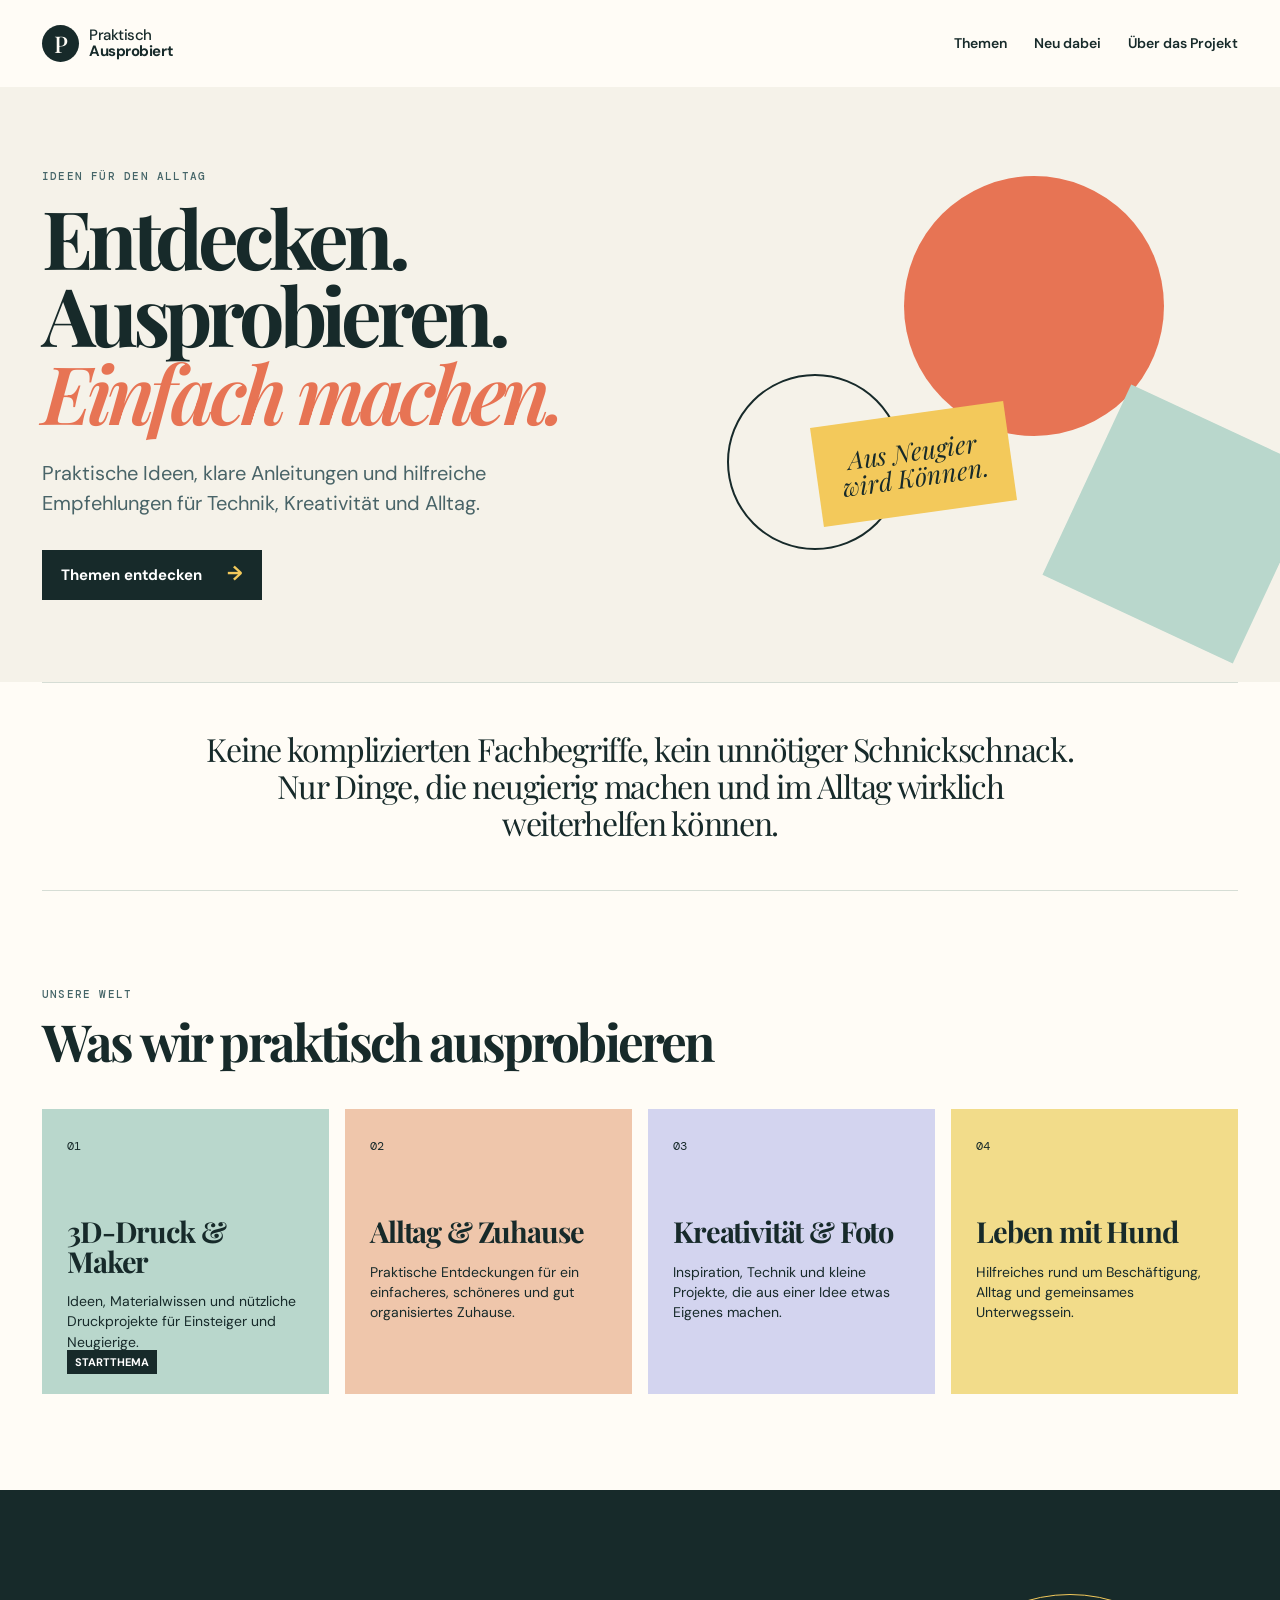
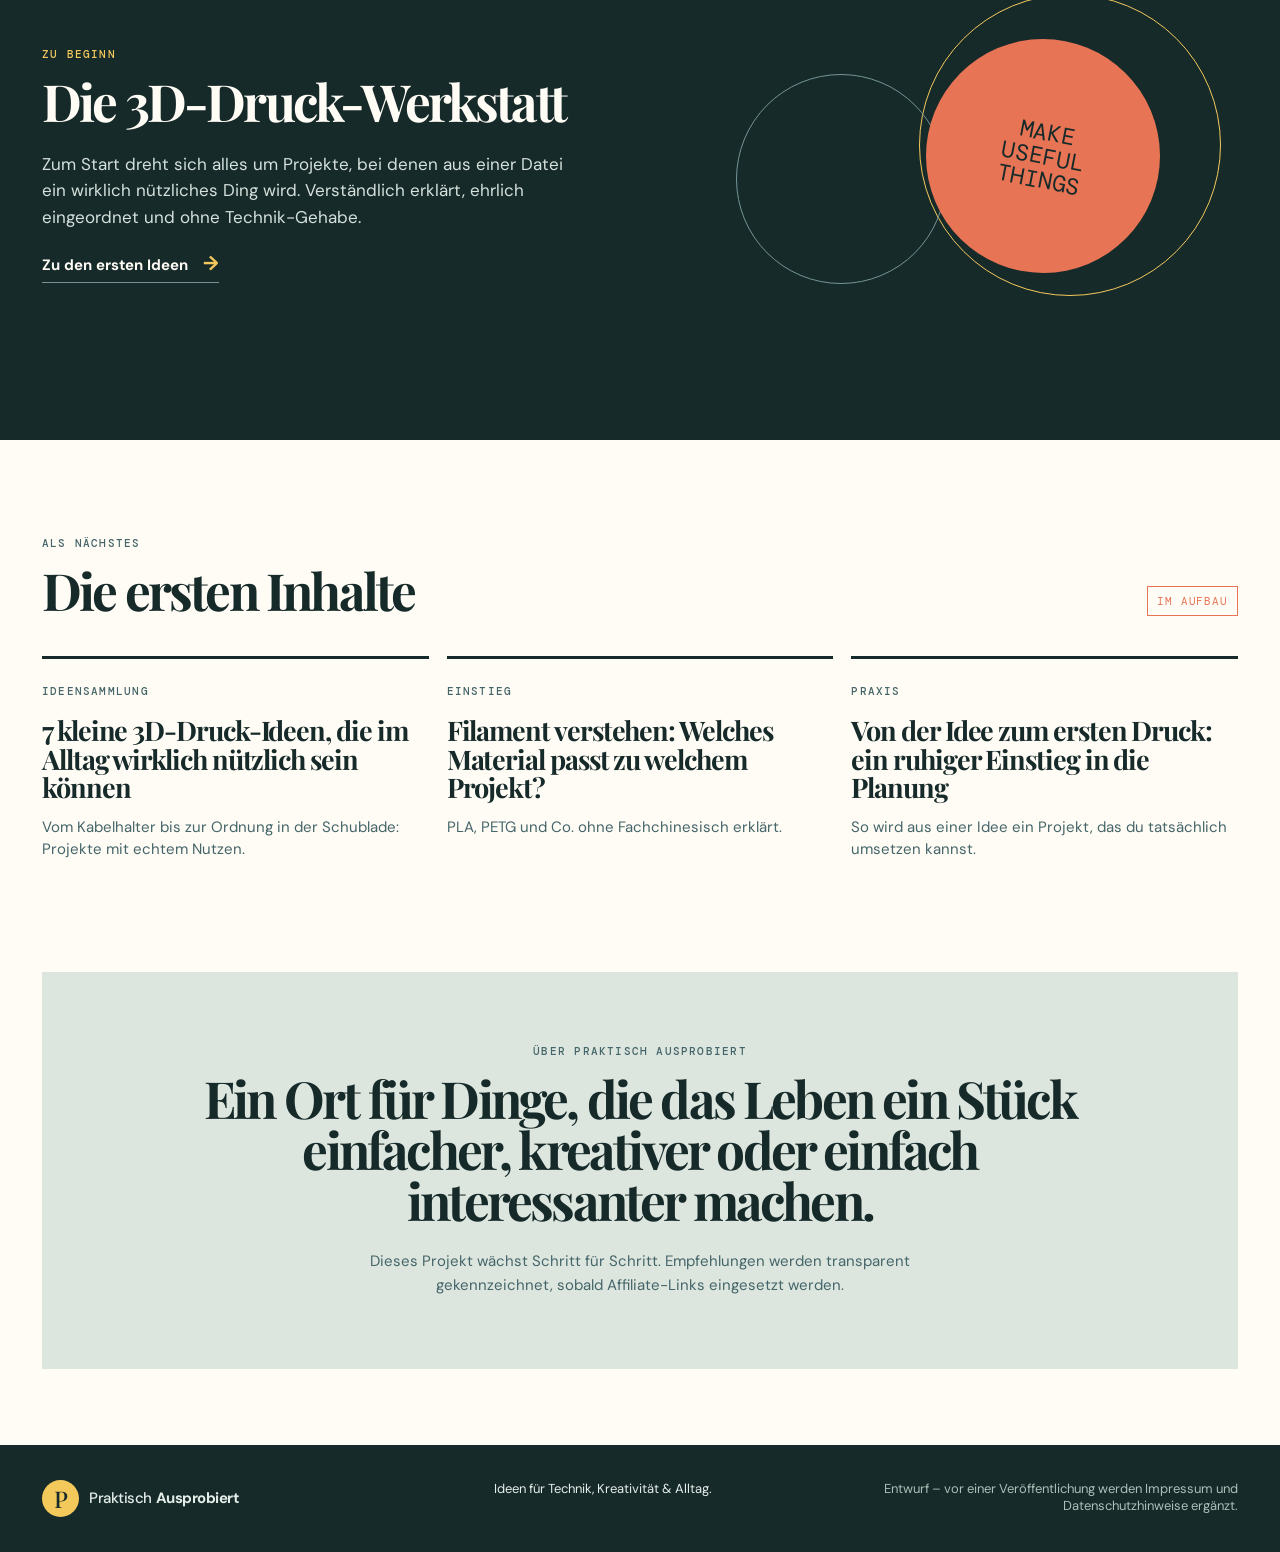
==== index.html @ 79169554 "Website-Entwurf hinzufügen" ====
<!doctype html>
<html lang="de">
  <head>
    <meta charset="utf-8">
    <meta name="viewport" content="width=device-width, initial-scale=1">
    <meta name="description" content="Praktische Ideen, ehrliche Erfahrungen und hilfreiche Empfehlungen für Technik, Kreativität und Alltag.">
    <title>Praktisch Ausprobiert</title>
    <link rel="stylesheet" href="style.css">
  </head>
  <body>
    <header class="site-header">
      <a class="brand" href="#start" aria-label="Praktisch Ausprobiert Startseite">
        <span class="brand-mark">P</span>
        <span>Praktisch<br><strong>Ausprobiert</strong></span>
      </a>
      <nav aria-label="Hauptnavigation">
        <a href="#themen">Themen</a>
        <a href="#start">Neu dabei</a>
        <a href="#ueber-uns">Über das Projekt</a>
      </nav>
    </header>

    <main id="start">
      <section class="hero">
        <div class="hero-copy">
          <p class="eyebrow">IDEEN FÜR DEN ALLTAG</p>
          <h1>Entdecken.<br>Ausprobieren.<br><em>Einfach machen.</em></h1>
          <p class="intro">Praktische Ideen, klare Anleitungen und hilfreiche Empfehlungen für Technik, Kreativität und Alltag.</p>
          <a class="button" href="#themen">Themen entdecken <span>→</span></a>
        </div>
        <div class="hero-shapes" aria-hidden="true">
          <div class="shape shape-one"></div>
          <div class="shape shape-two"></div>
          <div class="shape shape-three"></div>
          <div class="hero-note">Aus Neugier<br>wird Können.</div>
        </div>
      </section>

      <section class="statement">
        <p>Keine komplizierten Fachbegriffe, kein unnötiger Schnickschnack. Nur Dinge, die neugierig machen und im Alltag wirklich weiterhelfen können.</p>
      </section>

      <section class="section" id="themen">
        <div class="section-heading">
          <p class="eyebrow">UNSERE WELT</p>
          <h2>Was wir praktisch ausprobieren</h2>
        </div>
        <div class="topic-grid">
          <article class="topic-card topic-maker">
            <span class="card-number">01</span>
            <h3>3D-Druck &amp; Maker</h3>
            <p>Ideen, Materialwissen und nützliche Druckprojekte für Einsteiger und Neugierige.</p>
            <span class="tag">Startthema</span>
          </article>
          <article class="topic-card topic-home">
            <span class="card-number">02</span>
            <h3>Alltag &amp; Zuhause</h3>
            <p>Praktische Entdeckungen für ein einfacheres, schöneres und gut organisiertes Zuhause.</p>
          </article>
          <article class="topic-card topic-creative">
            <span class="card-number">03</span>
            <h3>Kreativität &amp; Foto</h3>
            <p>Inspiration, Technik und kleine Projekte, die aus einer Idee etwas Eigenes machen.</p>
          </article>
          <article class="topic-card topic-companion">
            <span class="card-number">04</span>
            <h3>Leben mit Hund</h3>
            <p>Hilfreiches rund um Beschäftigung, Alltag und gemeinsames Unterwegssein.</p>
          </article>
        </div>
      </section>

      <section class="section feature-section">
        <div class="feature-copy">
          <p class="eyebrow">ZU BEGINN</p>
          <h2>Die 3D-Druck-Werkstatt</h2>
          <p>Zum Start dreht sich alles um Projekte, bei denen aus einer Datei ein wirklich nützliches Ding wird. Verständlich erklärt, ehrlich eingeordnet und ohne Technik-Gehabe.</p>
          <a class="text-link" href="#artikel">Zu den ersten Ideen <span>→</span></a>
        </div>
        <div class="feature-object" aria-hidden="true">
          <div class="object-label">MAKE<br>USEFUL<br>THINGS</div>
          <div class="object-ring ring-one"></div>
          <div class="object-ring ring-two"></div>
        </div>
      </section>

      <section class="section" id="artikel">
        <div class="section-heading inline-heading">
          <div>
            <p class="eyebrow">ALS NÄCHSTES</p>
            <h2>Die ersten Inhalte</h2>
          </div>
          <span class="coming-soon">Im Aufbau</span>
        </div>
        <div class="article-grid">
          <article class="article-card">
            <span class="article-type">IDEENSAMMLUNG</span>
            <h3>7 kleine 3D-Druck-Ideen, die im Alltag wirklich nützlich sein können</h3>
            <p>Vom Kabelhalter bis zur Ordnung in der Schublade: Projekte mit echtem Nutzen.</p>
          </article>
          <article class="article-card">
            <span class="article-type">EINSTIEG</span>
            <h3>Filament verstehen: Welches Material passt zu welchem Projekt?</h3>
            <p>PLA, PETG und Co. ohne Fachchinesisch erklärt.</p>
          </article>
          <article class="article-card">
            <span class="article-type">PRAXIS</span>
            <h3>Von der Idee zum ersten Druck: ein ruhiger Einstieg in die Planung</h3>
            <p>So wird aus einer Idee ein Projekt, das du tatsächlich umsetzen kannst.</p>
          </article>
        </div>
      </section>

      <section class="about" id="ueber-uns">
        <p class="eyebrow">ÜBER PRAKTISCH AUSPROBIERT</p>
        <h2>Ein Ort für Dinge, die das Leben ein Stück einfacher, kreativer oder einfach interessanter machen.</h2>
        <p>Dieses Projekt wächst Schritt für Schritt. Empfehlungen werden transparent gekennzeichnet, sobald Affiliate-Links eingesetzt werden.</p>
      </section>
    </main>

    <footer>
      <a class="brand footer-brand" href="#start"><span class="brand-mark">P</span><span>Praktisch <strong>Ausprobiert</strong></span></a>
      <p>Ideen für Technik, Kreativität &amp; Alltag.</p>
      <p class="draft-note">Entwurf – vor einer Veröffentlichung werden Impressum und Datenschutzhinweise ergänzt.</p>
    </footer>
  </body>
</html>
---- style.css ----
@import url('https://fonts.googleapis.com/css2?family=DM+Mono:wght@400;500&family=DM+Sans:opsz,wght@9..40,400;9..40,500;9..40,600;9..40,700&family=Playfair+Display:ital,wght@0,600;0,700;1,600;1,700&display=swap');

:root {
  --ink: #172a2a;
  --slate: #456568;
  --cream: #f5f2e9;
  --paper: #fffcf6;
  --coral: #e77454;
  --yellow: #f3c95b;
  --mint: #b9d7cc;
  --line: #d6ddd5;
}

* { box-sizing: border-box; }
html { scroll-behavior: smooth; }
body { margin: 0; color: var(--ink); background: var(--paper); font-family: "DM Sans", Arial, sans-serif; }
a { color: inherit; text-decoration: none; }

.site-header { align-items: center; display: flex; justify-content: space-between; margin: 0 auto; max-width: 1280px; padding: 25px 42px; }
.brand { align-items: center; display: inline-flex; font-size: 15px; font-weight: 500; gap: 10px; letter-spacing: -.03em; line-height: 1.02; }
.brand strong { font-weight: 700; }
.brand-mark { align-items: center; background: var(--ink); border-radius: 50%; color: var(--paper); display: inline-flex; font-family: "Playfair Display", serif; font-size: 23px; height: 37px; justify-content: center; width: 37px; }
nav { display: flex; gap: 27px; font-size: 14px; font-weight: 600; }
nav a { border-bottom: 2px solid transparent; padding: 6px 0; }
nav a:hover { border-color: var(--coral); }

.hero { background: var(--cream); display: grid; grid-template-columns: minmax(0, 1.1fr) minmax(320px, .9fr); min-height: 570px; overflow: hidden; padding: 82px max(42px, calc((100vw - 1196px) / 2)); }
.hero-copy { max-width: 650px; position: relative; z-index: 2; }
.eyebrow, .article-type { color: var(--slate); font-family: "DM Mono", monospace; font-size: 11px; font-weight: 500; letter-spacing: .11em; margin: 0 0 15px; }
h1, h2, h3, p { margin-top: 0; }
h1 { font-family: "Playfair Display", serif; font-size: clamp(50px, 6.3vw, 88px); letter-spacing: -.065em; line-height: .96; margin-bottom: 29px; }
h1 em { color: var(--coral); font-weight: 600; }
.intro { color: #496468; font-size: 20px; line-height: 1.48; margin-bottom: 32px; max-width: 490px; }
.button { background: var(--ink); color: white; display: inline-flex; font-size: 15px; font-weight: 700; gap: 25px; padding: 15px 19px; transition: transform .2s ease, background .2s ease; }
.button:hover { background: var(--coral); transform: translateY(-2px); }
.button span, .text-link span { color: var(--yellow); font-size: 20px; line-height: .8; }
.hero-shapes { min-height: 390px; position: relative; }
.shape { position: absolute; }
.shape-one { background: var(--coral); border-radius: 50%; height: 260px; right: 74px; top: 7px; width: 260px; }
.shape-two { background: var(--mint); height: 210px; right: -49px; top: 250px; transform: rotate(25deg); width: 210px; }
.shape-three { border: 2px solid var(--ink); border-radius: 50%; height: 176px; left: 27px; top: 205px; width: 176px; }
.hero-note { background: var(--yellow); font-family: "Playfair Display", serif; font-size: 25px; font-style: italic; line-height: 1.03; padding: 24px; position: absolute; right: 227px; text-align: center; top: 245px; transform: rotate(-8deg); }

.statement { border-bottom: 1px solid var(--line); border-top: 1px solid var(--line); margin: 0 auto; max-width: 1196px; padding: 48px 0; }
.statement p { font-family: "Playfair Display", serif; font-size: clamp(25px, 2.5vw, 36px); letter-spacing: -.04em; line-height: 1.15; margin: auto; max-width: 895px; text-align: center; }
.section { margin: 0 auto; max-width: 1196px; padding: 96px 0; }
.section-heading h2, .feature-copy h2, .about h2 { font-family: "Playfair Display", serif; font-size: clamp(36px, 4vw, 56px); letter-spacing: -.055em; line-height: 1; margin-bottom: 0; }
.topic-grid { display: grid; gap: 16px; grid-template-columns: repeat(4, 1fr); margin-top: 42px; }
.topic-card { min-height: 285px; padding: 25px; position: relative; }
.topic-maker { background: var(--mint); }.topic-home { background: #efc6ab; }.topic-creative { background: #d3d4ef; }.topic-companion { background: #f2dc8a; }
.card-number { font-family: "DM Mono", monospace; font-size: 12px; }
.topic-card h3 { font-family: "Playfair Display", serif; font-size: 29px; letter-spacing: -.04em; line-height: 1.02; margin: 62px 0 15px; }
.topic-card p { font-size: 14px; line-height: 1.45; margin: 0; }
.tag { background: var(--ink); bottom: 20px; color: white; font-size: 11px; font-weight: 700; padding: 5px 8px; position: absolute; text-transform: uppercase; }

.feature-section { align-items: center; background: var(--ink); color: var(--paper); display: grid; grid-template-columns: 1fr 1fr; gap: 80px; max-width: none; padding: 100px max(42px, calc((100vw - 1196px) / 2)); }
.feature-copy { max-width: 525px; }.feature-copy .eyebrow { color: var(--yellow); }.feature-copy p:not(.eyebrow) { color: #d5e1dc; font-size: 17px; line-height: 1.55; margin: 24px 0; }.text-link { border-bottom: 1px solid #789397; display: inline-flex; font-size: 15px; font-weight: 700; gap: 15px; padding-bottom: 7px; }
.feature-object { height: 350px; position: relative; }.object-label { align-items: center; background: var(--coral); border-radius: 50%; color: var(--ink); display: flex; font-family: "DM Mono", monospace; font-size: 23px; height: 234px; justify-content: center; line-height: 1.05; position: absolute; right: 14%; text-align: center; top: 49px; transform: rotate(11deg); width: 234px; z-index: 2; }.object-ring { border: 1px solid var(--yellow); border-radius: 50%; position: absolute; }.ring-one { height: 302px; right: 3%; top: 4px; width: 302px; }.ring-two { border-color: #759497; height: 210px; left: 10%; top: 84px; width: 210px; }
.inline-heading { align-items: end; display: flex; justify-content: space-between; }.coming-soon { border: 1px solid var(--coral); color: var(--coral); font-family: "DM Mono", monospace; font-size: 11px; letter-spacing: .08em; padding: 7px 9px; text-transform: uppercase; }.article-grid { display: grid; gap: 18px; grid-template-columns: repeat(3, 1fr); margin-top: 40px; }.article-card { border-top: 3px solid var(--ink); padding: 20px 8px 0 0; }.article-card h3 { font-family: "Playfair Display", serif; font-size: 27px; letter-spacing: -.04em; line-height: 1.05; margin: 16px 0; }.article-card p { color: var(--slate); font-size: 15px; line-height: 1.45; }
.about { background: #dce6df; margin: 0 auto 76px; max-width: 1196px; padding: 72px max(35px, 8%); text-align: center; }.about h2 { margin: auto; max-width: 900px; }.about p:last-child { color: var(--slate); font-size: 15px; line-height: 1.55; margin: 24px auto 0; max-width: 565px; }
footer { background: var(--ink); color: #e4eee9; display: grid; gap: 12px; grid-template-columns: 1.2fr 1fr 1fr; padding: 35px max(42px, calc((100vw - 1196px) / 2)); }.footer-brand .brand-mark { background: var(--yellow); color: var(--ink); } footer p { font-size: 13px; margin: 0; }.draft-note { color: #a9c0b8; text-align: right; }

@media (max-width: 760px) { .site-header { padding: 18px 22px; }.site-header nav { display: none; }.hero { display: block; min-height: 0; padding: 60px 25px 42px; }.hero-shapes { min-height: 260px; margin-top: 35px; }.shape-one { height: 180px; right: 20px; width: 180px; }.shape-two { height: 140px; right: -28px; top: 150px; width: 140px; }.shape-three { height: 120px; left: 14px; top: 125px; width: 120px; }.hero-note { font-size: 18px; padding: 16px; right: 140px; top: 146px; }.statement { margin: 0 25px; padding: 38px 0; }.section { padding: 65px 25px; }.topic-grid, .article-grid { grid-template-columns: 1fr; }.topic-card { min-height: 215px; }.topic-card h3 { margin-top: 38px; }.feature-section { display: block; padding: 68px 25px; }.feature-object { height: 270px; margin-top: 42px; }.object-label { height: 185px; right: 11%; width: 185px; }.ring-one { height: 238px; width: 238px; }.ring-two { height: 160px; width: 160px; }.inline-heading { align-items: start; gap: 20px; }.about { margin: 0 25px 45px; padding: 55px 25px; } footer { display: block; padding: 32px 25px; } footer p { margin: 14px 0; }.draft-note { text-align: left; } }
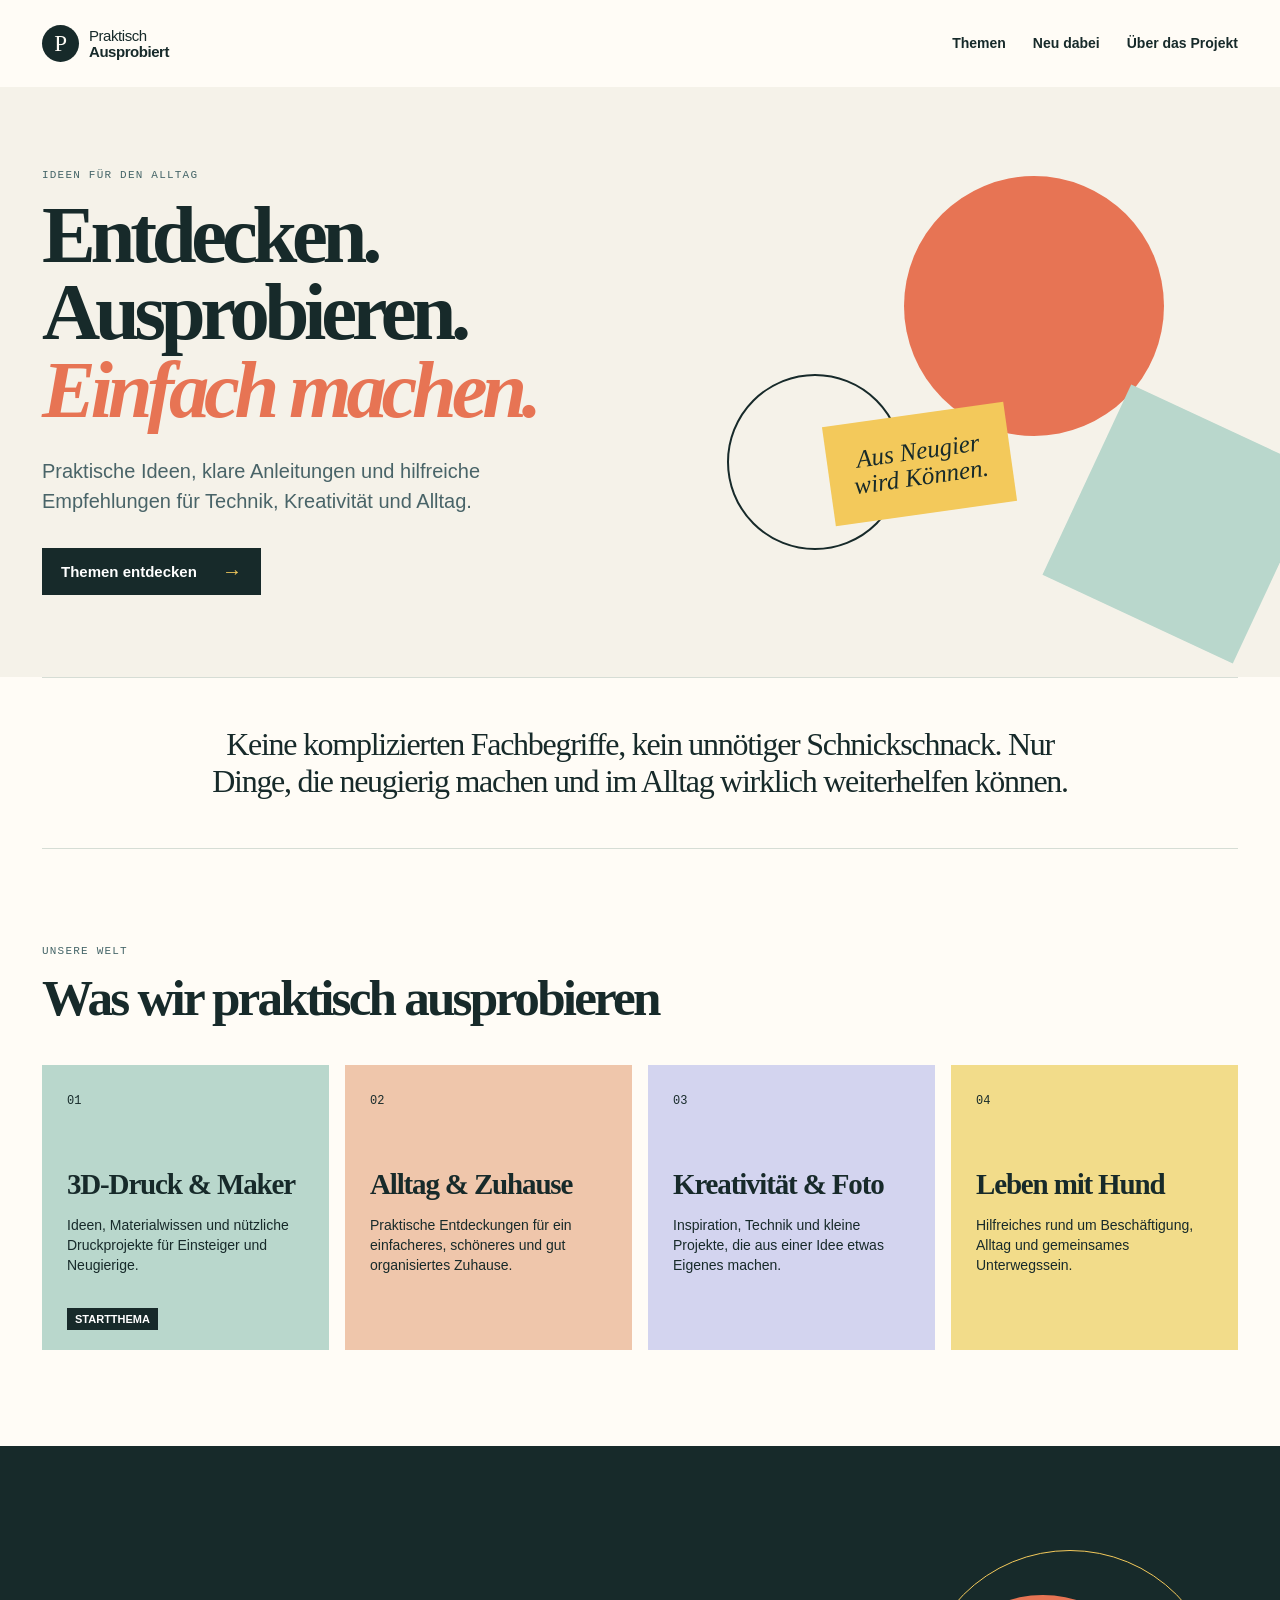
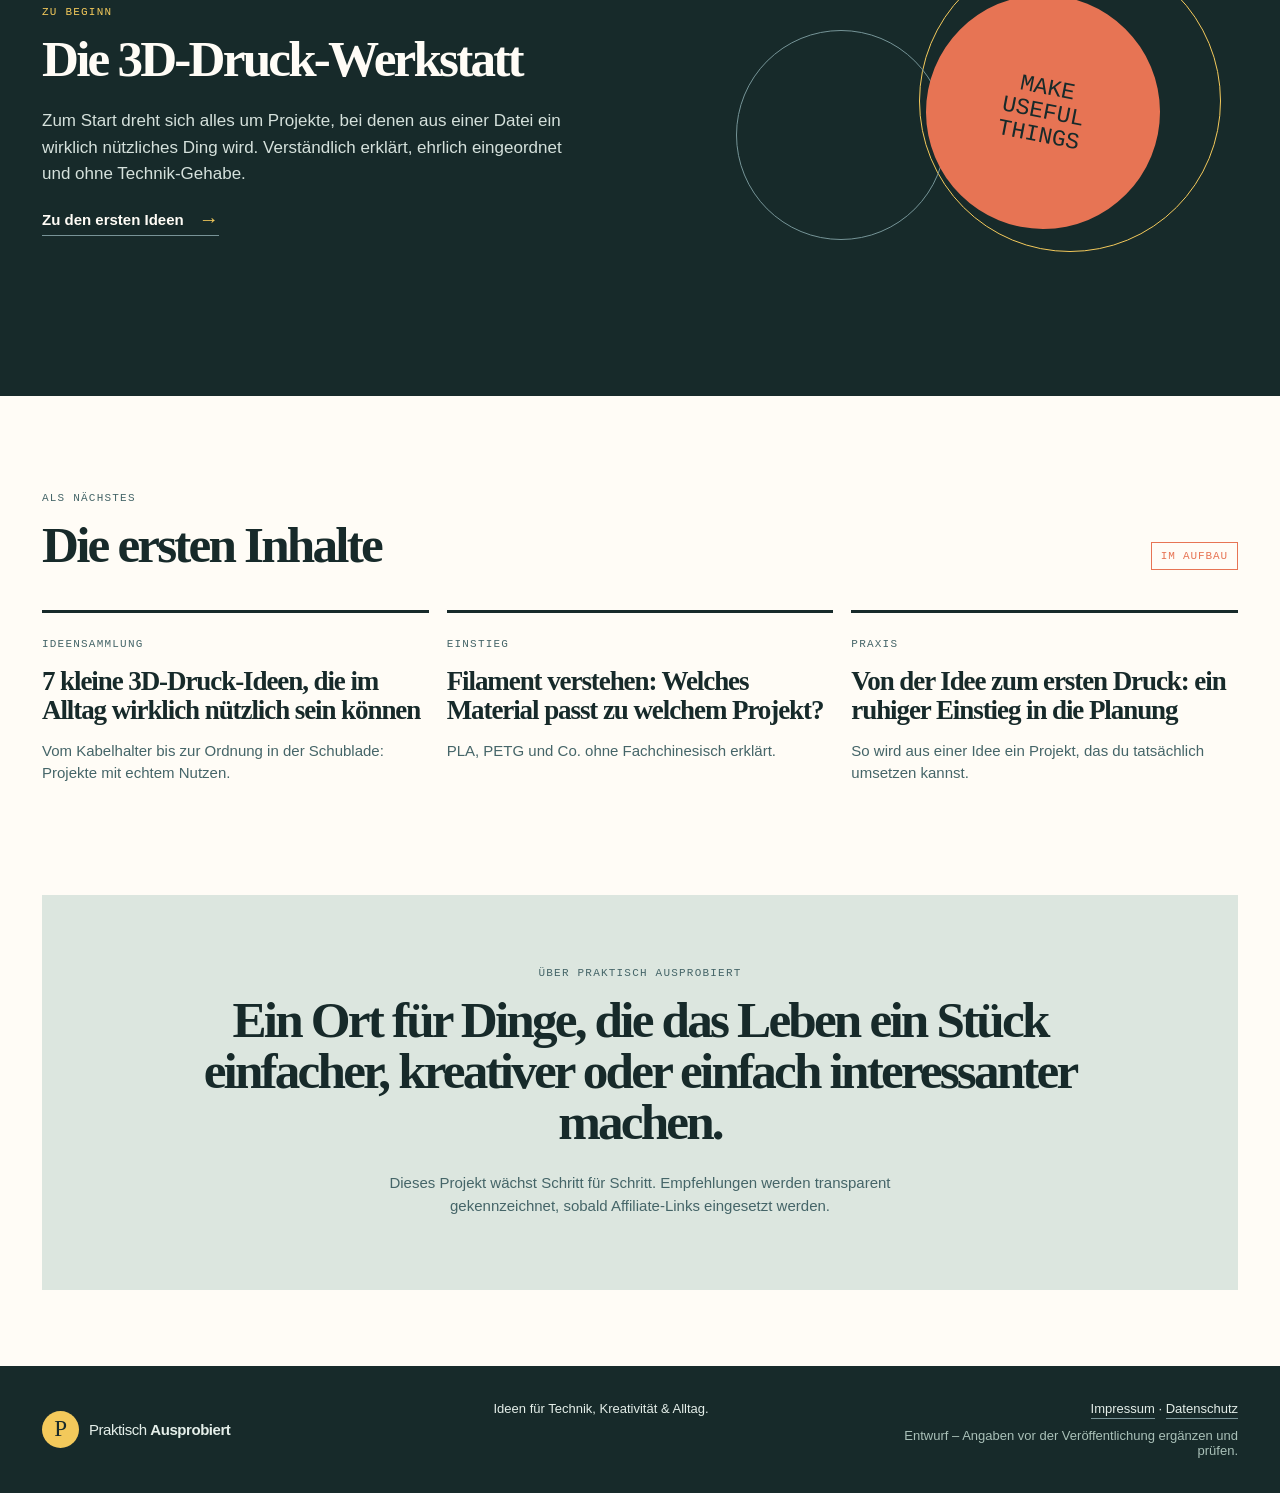
==== commit ba94ddff: "Rechtliche Vorlagen ergänzen" ====
--- a/index.html
+++ b/index.html
@@ -121,7 +121,10 @@
     <footer>
       <a class="brand footer-brand" href="#start"><span class="brand-mark">P</span><span>Praktisch <strong>Ausprobiert</strong></span></a>
       <p>Ideen für Technik, Kreativität &amp; Alltag.</p>
-      <p class="draft-note">Entwurf – vor einer Veröffentlichung werden Impressum und Datenschutzhinweise ergänzt.</p>
+      <div class="footer-meta">
+        <p><a href="impressum.html">Impressum</a> <span aria-hidden="true">·</span> <a href="datenschutz.html">Datenschutz</a></p>
+        <p class="draft-note">Entwurf – Angaben vor der Veröffentlichung ergänzen und prüfen.</p>
+      </div>
     </footer>
   </body>
 </html>
--- a/style.css
+++ b/style.css
@@ -1,5 +1,3 @@
-@import url('https://fonts.googleapis.com/css2?family=DM+Mono:wght@400;500&family=DM+Sans:opsz,wght@9..40,400;9..40,500;9..40,600;9..40,700&family=Playfair+Display:ital,wght@0,600;0,700;1,600;1,700&display=swap');
-
 :root {
   --ink: #172a2a;
   --slate: #456568;
@@ -58,6 +56,12 @@
 .feature-object { height: 350px; position: relative; }.object-label { align-items: center; background: var(--coral); border-radius: 50%; color: var(--ink); display: flex; font-family: "DM Mono", monospace; font-size: 23px; height: 234px; justify-content: center; line-height: 1.05; position: absolute; right: 14%; text-align: center; top: 49px; transform: rotate(11deg); width: 234px; z-index: 2; }.object-ring { border: 1px solid var(--yellow); border-radius: 50%; position: absolute; }.ring-one { height: 302px; right: 3%; top: 4px; width: 302px; }.ring-two { border-color: #759497; height: 210px; left: 10%; top: 84px; width: 210px; }
 .inline-heading { align-items: end; display: flex; justify-content: space-between; }.coming-soon { border: 1px solid var(--coral); color: var(--coral); font-family: "DM Mono", monospace; font-size: 11px; letter-spacing: .08em; padding: 7px 9px; text-transform: uppercase; }.article-grid { display: grid; gap: 18px; grid-template-columns: repeat(3, 1fr); margin-top: 40px; }.article-card { border-top: 3px solid var(--ink); padding: 20px 8px 0 0; }.article-card h3 { font-family: "Playfair Display", serif; font-size: 27px; letter-spacing: -.04em; line-height: 1.05; margin: 16px 0; }.article-card p { color: var(--slate); font-size: 15px; line-height: 1.45; }
 .about { background: #dce6df; margin: 0 auto 76px; max-width: 1196px; padding: 72px max(35px, 8%); text-align: center; }.about h2 { margin: auto; max-width: 900px; }.about p:last-child { color: var(--slate); font-size: 15px; line-height: 1.55; margin: 24px auto 0; max-width: 565px; }
-footer { background: var(--ink); color: #e4eee9; display: grid; gap: 12px; grid-template-columns: 1.2fr 1fr 1fr; padding: 35px max(42px, calc((100vw - 1196px) / 2)); }.footer-brand .brand-mark { background: var(--yellow); color: var(--ink); } footer p { font-size: 13px; margin: 0; }.draft-note { color: #a9c0b8; text-align: right; }
+.legal-page { margin: 0 auto; max-width: 900px; min-height: 70vh; padding: 76px 42px 100px; }.legal-page h1 { font-size: clamp(48px, 6vw, 76px); }.legal-copy { font-size: 16px; line-height: 1.65; max-width: 720px; }.legal-copy h2 { font-family: "Playfair Display", Georgia, serif; font-size: 27px; letter-spacing: -.03em; margin: 48px 0 12px; }.legal-copy p { margin-bottom: 18px; }.legal-copy a { border-bottom: 1px solid var(--coral); }.legal-alert { background: #fff0e9; border-left: 4px solid var(--coral); padding: 16px 18px; }
+footer { background: var(--ink); color: #e4eee9; display: grid; gap: 12px; grid-template-columns: 1.2fr 1fr 1fr; padding: 35px max(42px, calc((100vw - 1196px) / 2)); }.footer-brand .brand-mark { background: var(--yellow); color: var(--ink); } footer p { font-size: 13px; margin: 0; }.footer-meta { display: grid; gap: 12px; text-align: right; }.footer-meta a { border-bottom: 1px solid #789397; padding-bottom: 2px; }.draft-note { color: #a9c0b8; }
 
-@media (max-width: 760px) { .site-header { padding: 18px 22px; }.site-header nav { display: none; }.hero { display: block; min-height: 0; padding: 60px 25px 42px; }.hero-shapes { min-height: 260px; margin-top: 35px; }.shape-one { height: 180px; right: 20px; width: 180px; }.shape-two { height: 140px; right: -28px; top: 150px; width: 140px; }.shape-three { height: 120px; left: 14px; top: 125px; width: 120px; }.hero-note { font-size: 18px; padding: 16px; right: 140px; top: 146px; }.statement { margin: 0 25px; padding: 38px 0; }.section { padding: 65px 25px; }.topic-grid, .article-grid { grid-template-columns: 1fr; }.topic-card { min-height: 215px; }.topic-card h3 { margin-top: 38px; }.feature-section { display: block; padding: 68px 25px; }.feature-object { height: 270px; margin-top: 42px; }.object-label { height: 185px; right: 11%; width: 185px; }.ring-one { height: 238px; width: 238px; }.ring-two { height: 160px; width: 160px; }.inline-heading { align-items: start; gap: 20px; }.about { margin: 0 25px 45px; padding: 55px 25px; } footer { display: block; padding: 32px 25px; } footer p { margin: 14px 0; }.draft-note { text-align: left; } }
+@media (max-width: 760px) { .site-header { padding: 18px 22px; }.site-header nav { display: none; }.hero { display: block; min-height: 0; padding: 60px 25px 42px; }.hero-shapes { min-height: 260px; margin-top: 35px; }.shape-one { height: 180px; right: 20px; width: 180px; }.shape-two { height: 140px; right: -28px; top: 150px; width: 140px; }.shape-three { height: 120px; left: 14px; top: 125px; width: 120px; }.hero-note { font-size: 18px; padding: 16px; right: 140px; top: 146px; }.statement { margin: 0 25px; padding: 38px 0; }.section { padding: 65px 25px; }.topic-grid, .article-grid { grid-template-columns: 1fr; }.topic-card { min-height: 215px; }.topic-card h3 { margin-top: 38px; }.feature-section { display: block; padding: 68px 25px; }.feature-object { height: 270px; margin-top: 42px; }.object-label { height: 185px; right: 11%; width: 185px; }.ring-one { height: 238px; width: 238px; }.ring-two { height: 160px; width: 160px; }.inline-heading { align-items: start; gap: 20px; }.about { margin: 0 25px 45px; padding: 55px 25px; }.legal-page { padding: 55px 25px 70px; } footer { display: block; padding: 32px 25px; }.footer-meta { text-align: left; } footer p { margin: 14px 0; } }
+
+/* Keine extern nachgeladenen Schriftarten: besser für Datenschutz und Ladezeit. */
+body { font-family: Arial, Helvetica, sans-serif; }
+.brand-mark, h1, .hero-note, .statement p, .section-heading h2, .feature-copy h2, .about h2, .topic-card h3, .article-card h3, .legal-copy h2 { font-family: Georgia, "Times New Roman", serif; }
+.eyebrow, .article-type, .card-number, .object-label, .coming-soon { font-family: "Courier New", monospace; }
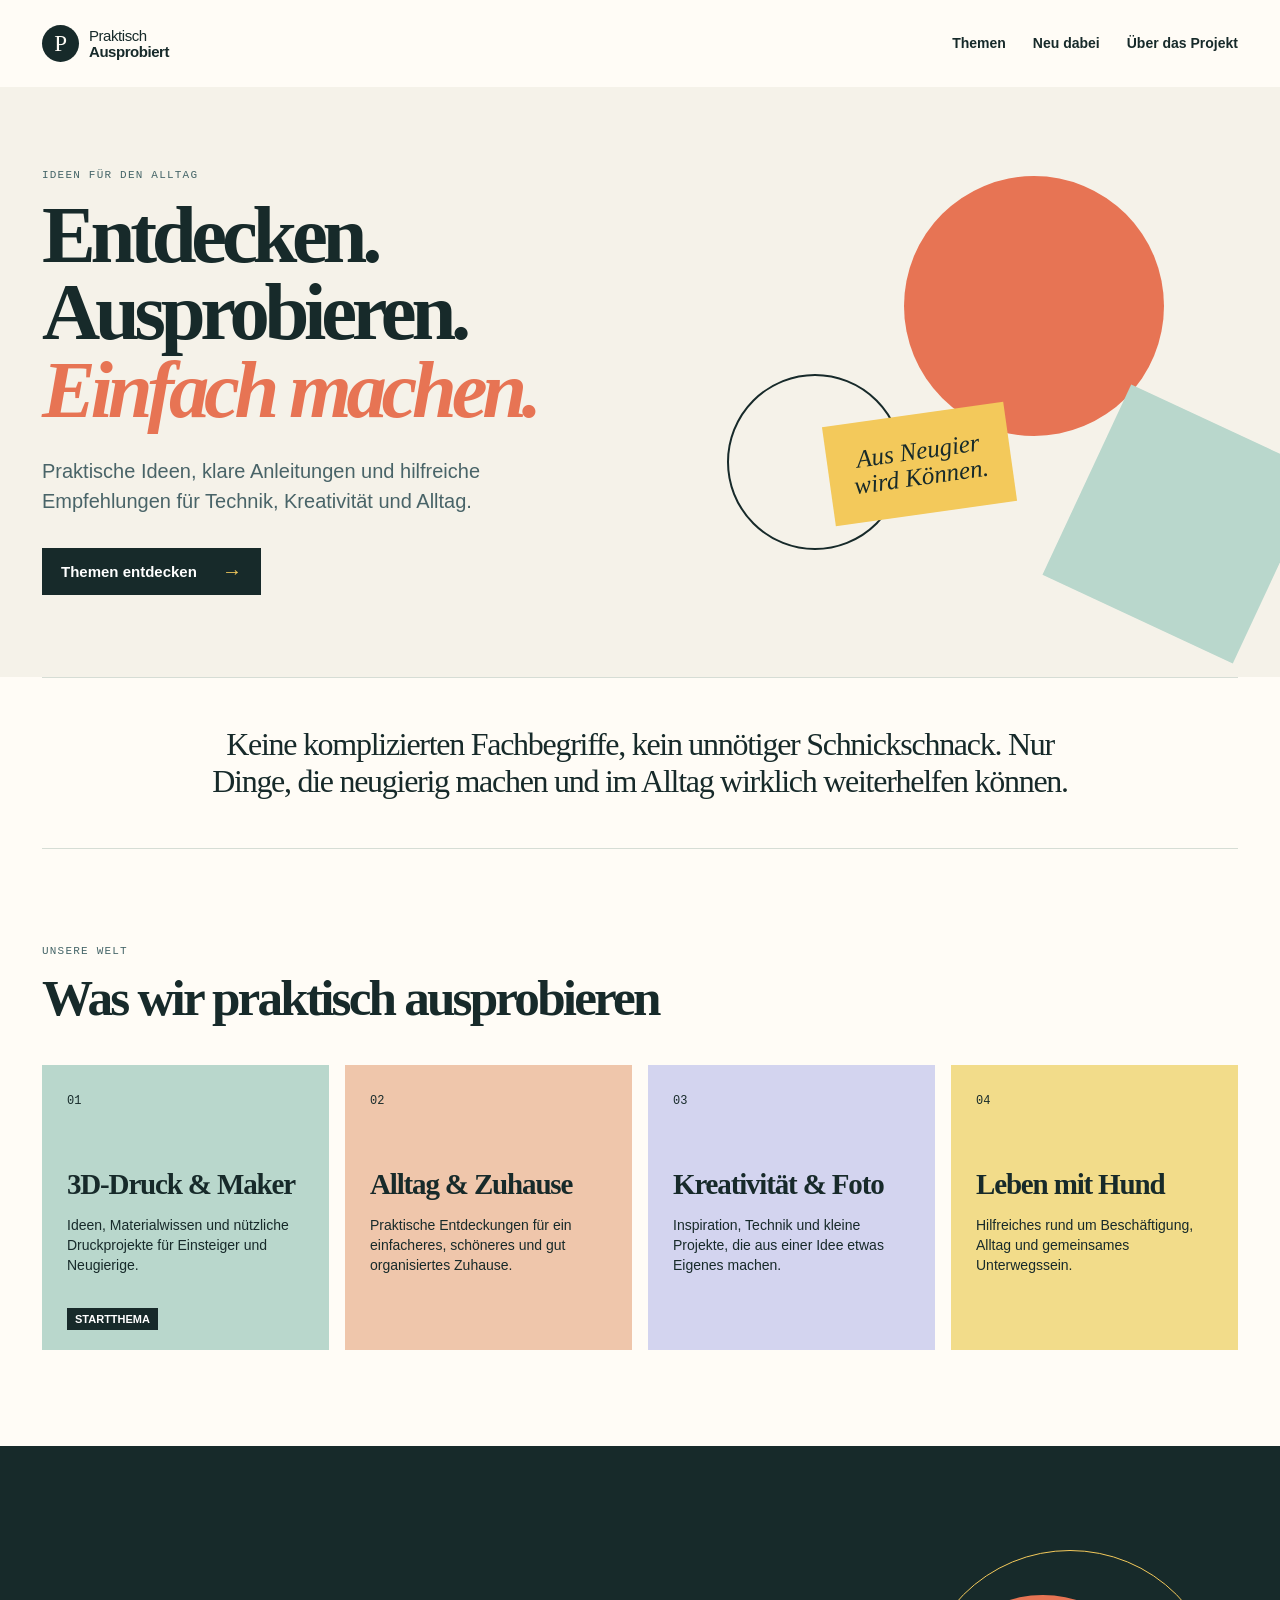
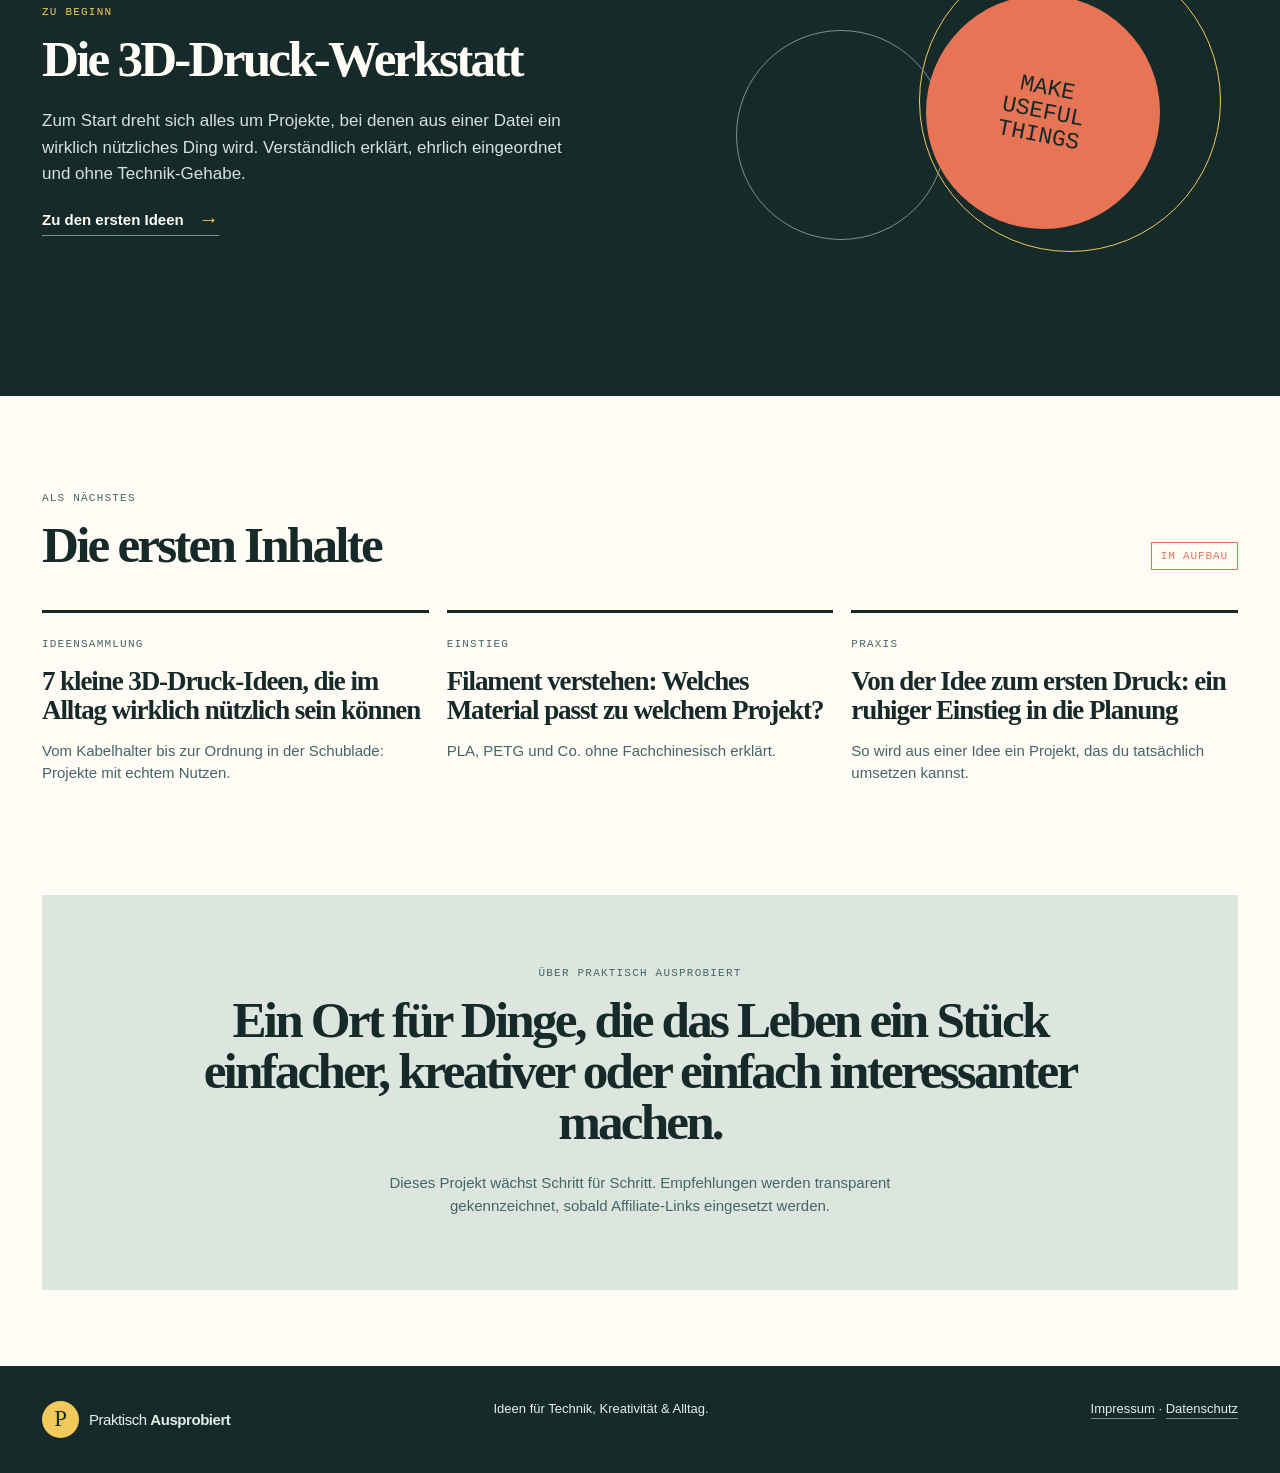
==== commit d8bbed86: "Entwurfshinweis entfernen Removed draft note from the footer section." ====
--- a/index.html
+++ b/index.html
@@ -1,3 +1,4 @@
+
 <!doctype html>
 <html lang="de">
   <head>
@@ -123,7 +124,6 @@
       <p>Ideen für Technik, Kreativität &amp; Alltag.</p>
       <div class="footer-meta">
         <p><a href="impressum.html">Impressum</a> <span aria-hidden="true">·</span> <a href="datenschutz.html">Datenschutz</a></p>
-        <p class="draft-note">Entwurf – Angaben vor der Veröffentlichung ergänzen und prüfen.</p>
       </div>
     </footer>
   </body>
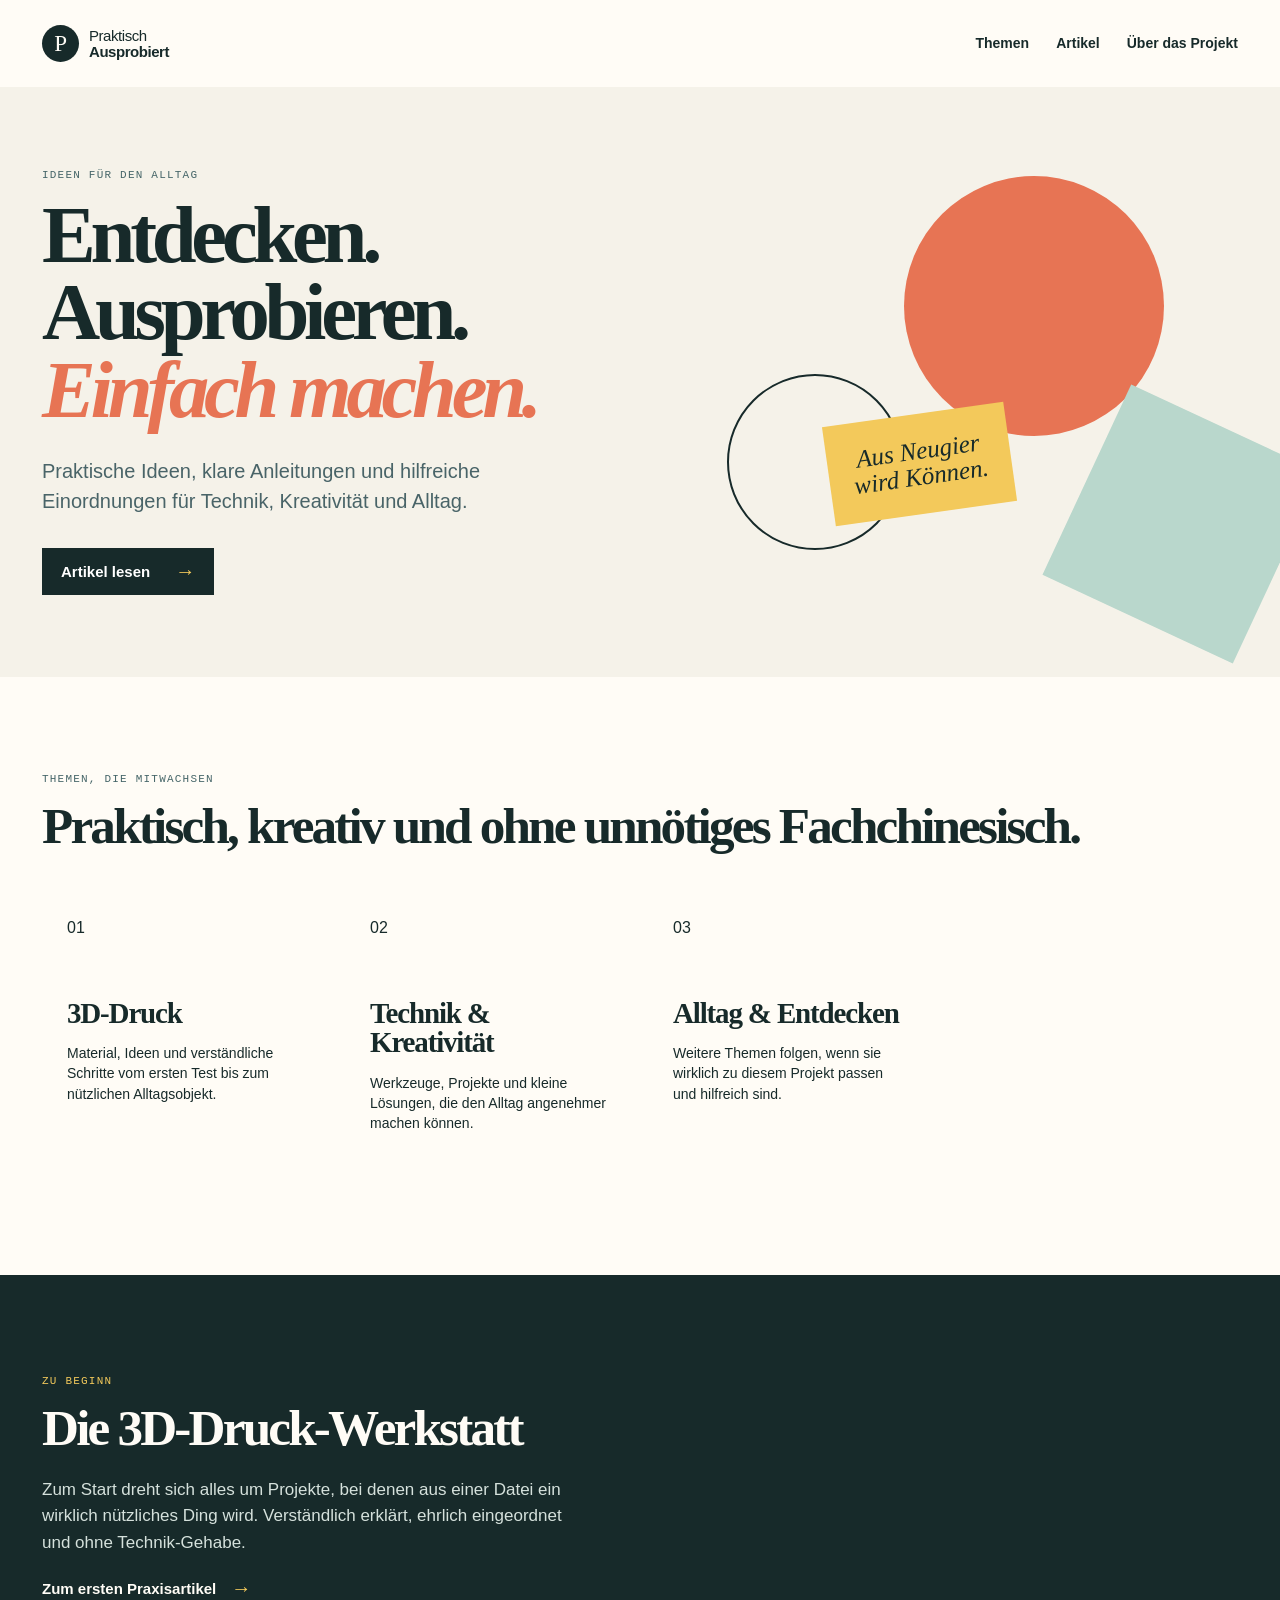
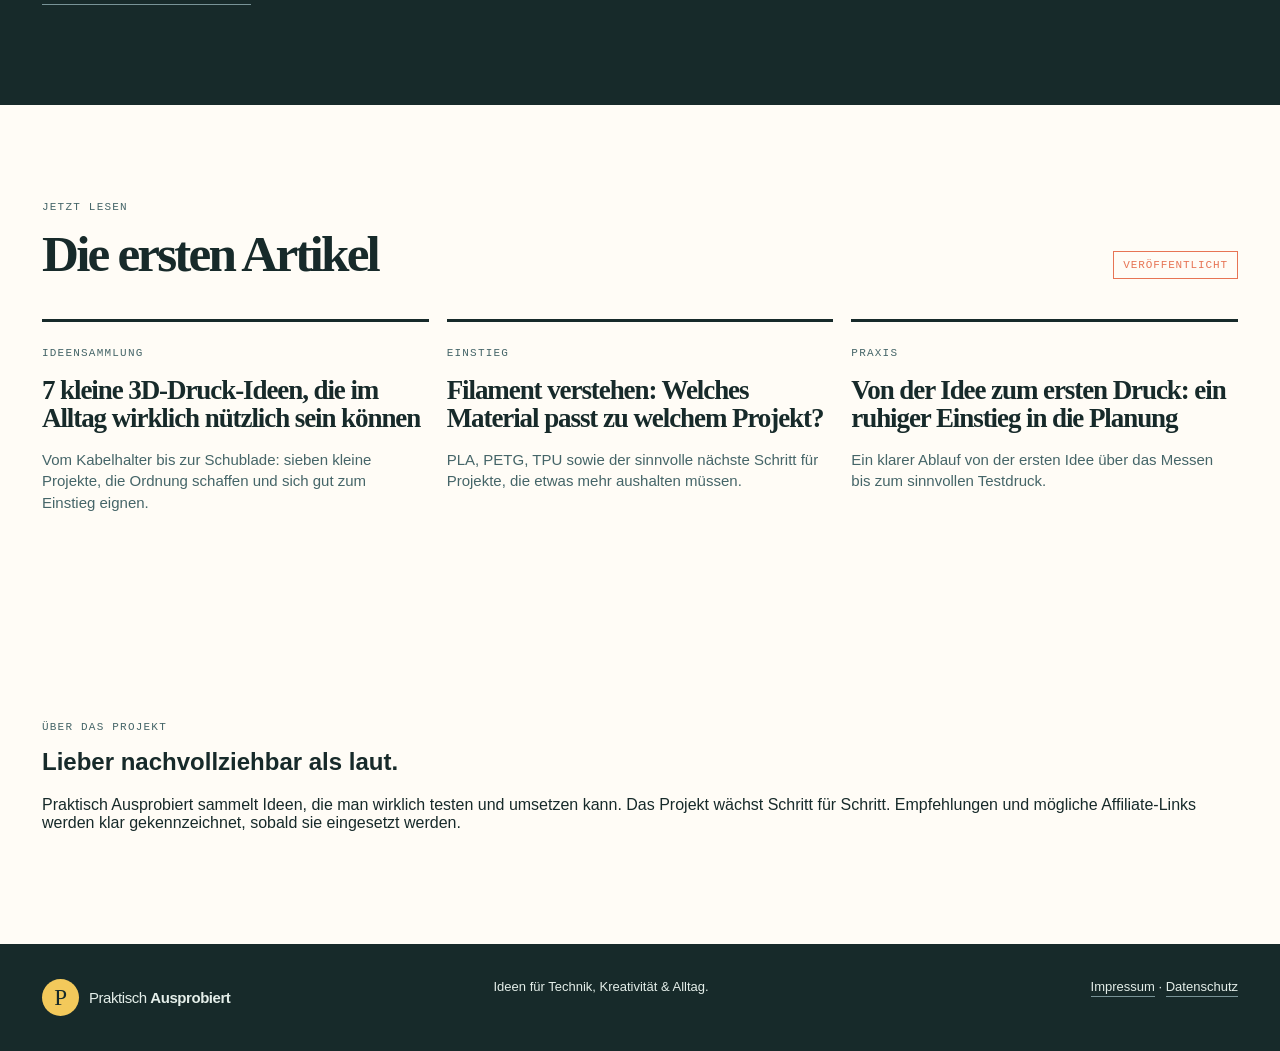
==== commit 6b063c21: "Startseite mit veröffentlichten Artikeln aktualisieren Updated the description meta tag and modified" ====
--- a/index.html
+++ b/index.html
@@ -4,7 +4,7 @@
   <head>
     <meta charset="utf-8">
     <meta name="viewport" content="width=device-width, initial-scale=1">
-    <meta name="description" content="Praktische Ideen, ehrliche Erfahrungen und hilfreiche Empfehlungen für Technik, Kreativität und Alltag.">
+    <meta name="description" content="Praktische Ideen, klare Anleitungen und ehrliche Einordnungen für Technik, Kreativität und Alltag.">
     <title>Praktisch Ausprobiert</title>
     <link rel="stylesheet" href="style.css">
   </head>
@@ -16,7 +16,7 @@
       </a>
       <nav aria-label="Hauptnavigation">
         <a href="#themen">Themen</a>
-        <a href="#start">Neu dabei</a>
+        <a href="#artikel">Artikel</a>
         <a href="#ueber-uns">Über das Projekt</a>
       </nav>
     </header>
@@ -26,8 +26,8 @@
         <div class="hero-copy">
           <p class="eyebrow">IDEEN FÜR DEN ALLTAG</p>
           <h1>Entdecken.<br>Ausprobieren.<br><em>Einfach machen.</em></h1>
-          <p class="intro">Praktische Ideen, klare Anleitungen und hilfreiche Empfehlungen für Technik, Kreativität und Alltag.</p>
-          <a class="button" href="#themen">Themen entdecken <span>→</span></a>
+          <p class="intro">Praktische Ideen, klare Anleitungen und hilfreiche Einordnungen für Technik, Kreativität und Alltag.</p>
+          <a class="button" href="#artikel">Artikel lesen <span>→</span></a>
         </div>
         <div class="hero-shapes" aria-hidden="true">
           <div class="shape shape-one"></div>
@@ -37,37 +37,15 @@
         </div>
       </section>
 
-      <section class="statement">
-        <p>Keine komplizierten Fachbegriffe, kein unnötiger Schnickschnack. Nur Dinge, die neugierig machen und im Alltag wirklich weiterhelfen können.</p>
-      </section>
-
       <section class="section" id="themen">
         <div class="section-heading">
-          <p class="eyebrow">UNSERE WELT</p>
-          <h2>Was wir praktisch ausprobieren</h2>
+          <p class="eyebrow">THEMEN, DIE MITWACHSEN</p>
+          <h2>Praktisch, kreativ und ohne unnötiges Fachchinesisch.</h2>
         </div>
         <div class="topic-grid">
-          <article class="topic-card topic-maker">
-            <span class="card-number">01</span>
-            <h3>3D-Druck &amp; Maker</h3>
-            <p>Ideen, Materialwissen und nützliche Druckprojekte für Einsteiger und Neugierige.</p>
-            <span class="tag">Startthema</span>
-          </article>
-          <article class="topic-card topic-home">
-            <span class="card-number">02</span>
-            <h3>Alltag &amp; Zuhause</h3>
-            <p>Praktische Entdeckungen für ein einfacheres, schöneres und gut organisiertes Zuhause.</p>
-          </article>
-          <article class="topic-card topic-creative">
-            <span class="card-number">03</span>
-            <h3>Kreativität &amp; Foto</h3>
-            <p>Inspiration, Technik und kleine Projekte, die aus einer Idee etwas Eigenes machen.</p>
-          </article>
-          <article class="topic-card topic-companion">
-            <span class="card-number">04</span>
-            <h3>Leben mit Hund</h3>
-            <p>Hilfreiches rund um Beschäftigung, Alltag und gemeinsames Unterwegssein.</p>
-          </article>
+          <article class="topic-card"><span>01</span><h3>3D-Druck</h3><p>Material, Ideen und verständliche Schritte vom ersten Test bis zum nützlichen Alltagsobjekt.</p></article>
+          <article class="topic-card"><span>02</span><h3>Technik &amp; Kreativität</h3><p>Werkzeuge, Projekte und kleine Lösungen, die den Alltag angenehmer machen können.</p></article>
+          <article class="topic-card"><span>03</span><h3>Alltag &amp; Entdecken</h3><p>Weitere Themen folgen, wenn sie wirklich zu diesem Projekt passen und hilfreich sind.</p></article>
         </div>
       </section>
 
@@ -76,55 +54,53 @@
           <p class="eyebrow">ZU BEGINN</p>
           <h2>Die 3D-Druck-Werkstatt</h2>
           <p>Zum Start dreht sich alles um Projekte, bei denen aus einer Datei ein wirklich nützliches Ding wird. Verständlich erklärt, ehrlich eingeordnet und ohne Technik-Gehabe.</p>
-          <a class="text-link" href="#artikel">Zu den ersten Ideen <span>→</span></a>
+          <a class="text-link" href="artikel/erster-3d-druck.html">Zum ersten Praxisartikel <span>→</span></a>
         </div>
-        <div class="feature-object" aria-hidden="true">
-          <div class="object-label">MAKE<br>USEFUL<br>THINGS</div>
-          <div class="object-ring ring-one"></div>
-          <div class="object-ring ring-two"></div>
-        </div>
+        <div class="feature-visual" aria-hidden="true"><div class="print-object"><span></span><span></span><span></span></div></div>
       </section>
 
       <section class="section" id="artikel">
         <div class="section-heading inline-heading">
           <div>
-            <p class="eyebrow">ALS NÄCHSTES</p>
-            <h2>Die ersten Inhalte</h2>
+            <p class="eyebrow">JETZT LESEN</p>
+            <h2>Die ersten Artikel</h2>
           </div>
-          <span class="coming-soon">Im Aufbau</span>
+          <span class="coming-soon">Veröffentlicht</span>
         </div>
         <div class="article-grid">
-          <article class="article-card">
+          <a class="article-card" style="display:block" href="artikel/3d-druck-ideen-alltag.html">
             <span class="article-type">IDEENSAMMLUNG</span>
             <h3>7 kleine 3D-Druck-Ideen, die im Alltag wirklich nützlich sein können</h3>
-            <p>Vom Kabelhalter bis zur Ordnung in der Schublade: Projekte mit echtem Nutzen.</p>
-          </article>
-          <article class="article-card">
+            <p>Vom Kabelhalter bis zur Schublade: sieben kleine Projekte, die Ordnung schaffen und sich gut zum Einstieg eignen.</p>
+          </a>
+          <a class="article-card" style="display:block" href="artikel/filament-verstehen.html">
             <span class="article-type">EINSTIEG</span>
             <h3>Filament verstehen: Welches Material passt zu welchem Projekt?</h3>
-            <p>PLA, PETG und Co. ohne Fachchinesisch erklärt.</p>
-          </article>
-          <article class="article-card">
+            <p>PLA, PETG, TPU sowie der sinnvolle nächste Schritt für Projekte, die etwas mehr aushalten müssen.</p>
+          </a>
+          <a class="article-card" style="display:block" href="artikel/erster-3d-druck.html">
             <span class="article-type">PRAXIS</span>
             <h3>Von der Idee zum ersten Druck: ein ruhiger Einstieg in die Planung</h3>
-            <p>So wird aus einer Idee ein Projekt, das du tatsächlich umsetzen kannst.</p>
-          </article>
+            <p>Ein klarer Ablauf von der ersten Idee über das Messen bis zum sinnvollen Testdruck.</p>
+          </a>
         </div>
       </section>
 
-      <section class="about" id="ueber-uns">
-        <p class="eyebrow">ÜBER PRAKTISCH AUSPROBIERT</p>
-        <h2>Ein Ort für Dinge, die das Leben ein Stück einfacher, kreativer oder einfach interessanter machen.</h2>
-        <p>Dieses Projekt wächst Schritt für Schritt. Empfehlungen werden transparent gekennzeichnet, sobald Affiliate-Links eingesetzt werden.</p>
+      <section class="section about-section" id="ueber-uns">
+        <div>
+          <p class="eyebrow">ÜBER DAS PROJEKT</p>
+          <h2>Lieber nachvollziehbar als laut.</h2>
+        </div>
+        <div>
+          <p>Praktisch Ausprobiert sammelt Ideen, die man wirklich testen und umsetzen kann. Das Projekt wächst Schritt für Schritt. Empfehlungen und mögliche Affiliate-Links werden klar gekennzeichnet, sobald sie eingesetzt werden.</p>
+        </div>
       </section>
     </main>
 
     <footer>
       <a class="brand footer-brand" href="#start"><span class="brand-mark">P</span><span>Praktisch <strong>Ausprobiert</strong></span></a>
       <p>Ideen für Technik, Kreativität &amp; Alltag.</p>
-      <div class="footer-meta">
-        <p><a href="impressum.html">Impressum</a> <span aria-hidden="true">·</span> <a href="datenschutz.html">Datenschutz</a></p>
-      </div>
+      <div class="footer-meta"><p><a href="impressum.html">Impressum</a> <span aria-hidden="true">·</span> <a href="datenschutz.html">Datenschutz</a></p></div>
     </footer>
   </body>
 </html>
